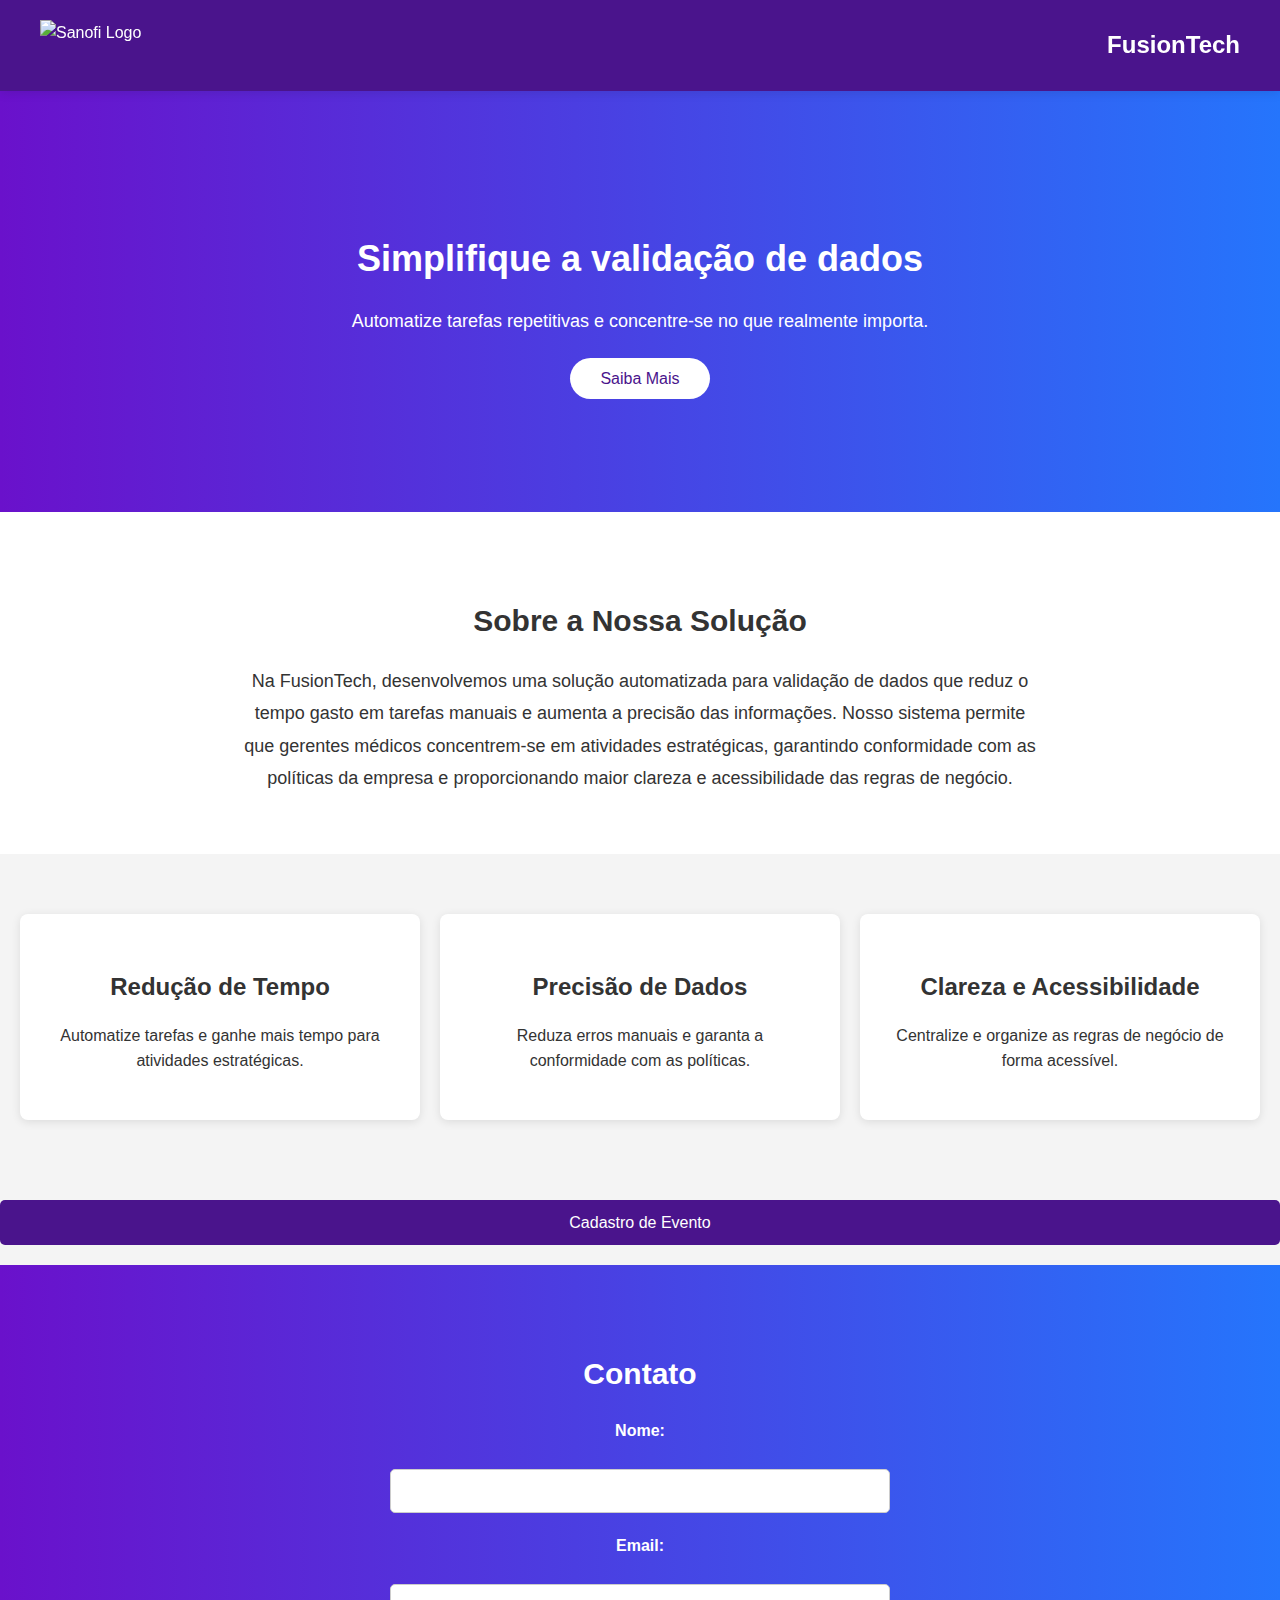
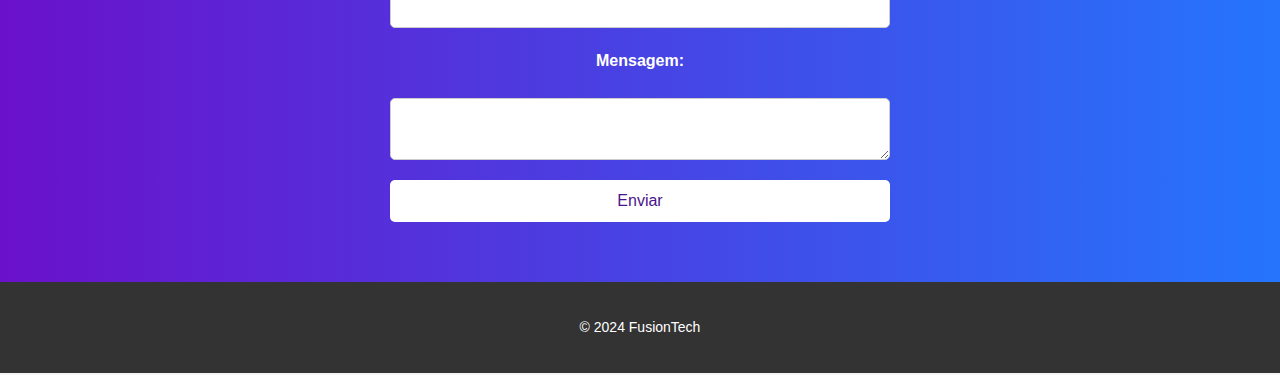
==== index.html @ 859151d8 "Adição de formulário Agenda" ====
<!DOCTYPE html>
<html lang="pt-br">
<head>
    <meta charset="UTF-8">
    <meta name="viewport" content="width=device-width, initial-scale=1.0">
    <title>FusionTech</title>
    <link rel="stylesheet" href="CSS/style.css">
</head>
<body>
    <header>
        <div class="header-content">
            <img src="https://logodownload.org/wp-content/uploads/2018/09/sanofi-logo-1-1.png" alt="Sanofi Logo" class="logo">
            <h1>FusionTech</h1>
        </div>
    </header>
    <section class="hero">
        <h2>Simplifique a validação de dados</h2>
        <p>Automatize tarefas repetitivas e concentre-se no que realmente importa.</p>
        <a href="#about" class="btn">Saiba Mais</a>
    </section>
    <section id="about" class="about">
        <h2>Sobre a Nossa Solução</h2>
        <p>Na FusionTech, desenvolvemos uma solução automatizada para validação de dados que reduz o tempo gasto em tarefas manuais e aumenta a precisão das informações. Nosso sistema permite que gerentes médicos concentrem-se em atividades estratégicas, garantindo conformidade com as políticas da empresa e proporcionando maior clareza e acessibilidade das regras de negócio.</p>
    </section>
    <section class="features">
        <div class="feature">
            <h3>Redução de Tempo</h3>
            <p>Automatize tarefas e ganhe mais tempo para atividades estratégicas.</p>
        </div>
        <div class="feature">
            <h3>Precisão de Dados</h3>
            <p>Reduza erros manuais e garanta a conformidade com as políticas.</p>
        </div>
        <div class="feature">
            <h3>Clareza e Acessibilidade</h3>
            <p>Centralize e organize as regras de negócio de forma acessível.</p>
        </div>
    </section>

    <a href="formulario_evento.html" class="btn centralizado">Cadastro de Evento</a>
    
    <section id="contact" class="contact-form">
        <h2>Contato</h2>
        <form>
            <label for="name">Nome:</label>
            <input type="text" id="name" name="name" required>
            
            <label for="email">Email:</label>
            <input type="email" id="email" name="email" required>
            
            <label for="message">Mensagem:</label>
            <textarea id="message" name="message" required></textarea>
            
            <button type="submit">Enviar</button>
        </form>
    </section>
    <footer>
        <p>&copy; 2024 FusionTech</p>
    </footer>
    <script src="scripts.js"></script>
</body>
</html>
---- CSS/style.css ----
/* Estilos Gerais */
body {
    font-family: 'Roboto', sans-serif;
    margin: 0;
    line-height: 1.6;
    color: #333;
    background-color: #f4f4f4;
    padding-top: 80px; /* Espaço para o cabeçalho fixo */
}

/* Sistema de Espaçamento */
.container {
    max-width: 1200px;
    margin: 0 auto;
    padding: 0 20px;
}

.section {
    padding: 60px 0;
}

/* Cabeçalho */
header {
    background-color: #4a148c;
    color: #fff;
    padding: 10px 0;
    text-align: center;
    position: fixed;
    top: 0;
    width: 100%;
    z-index: 1000;
    box-shadow: 0 2px 10px rgba(0, 0, 0, 0.1);
}

.header-content {
    display: flex;
    align-items: center;
    justify-content: space-between;
    max-width: 1200px;
    margin: 0 auto;
    padding: 0 20px;
}

.logo {
    height: 50px;
    max-width: 100%;
    margin-right: 20px;
}

h1 {
    font-size: 24px;
    font-weight: 700;
}

/* Seção Hero */
.hero {
    background: linear-gradient(to right, #6a11cb, #2575fc);
    color: #fff;
    padding: 120px 20px;
    text-align: center;
}

.hero h2 {
    font-size: 36px;
    margin-bottom: 20px;
}

.hero p {
    font-size: 18px;
    margin-bottom: 30px;
}

.hero .btn {
    background-color: #fff;
    color: #4a148c;
    padding: 12px 30px;
    border-radius: 30px;
    text-decoration: none;
    font-size: 16px;
    transition: background-color 0.3s ease;
}

.hero .btn:hover {
    background-color: #f0f0f0;
}

/* Seção Sobre */
.about {
    background-color: #fff;
    padding: 60px 20px;
    text-align: center;
}

.about h2 {
    font-size: 30px;
    margin-bottom: 20px;
}

.about p {
    font-size: 18px;
    max-width: 800px;
    margin: 0 auto;
    line-height: 1.8;
}

/* Seção de Recursos */
.features {
    display: grid;
    grid-template-columns: repeat(auto-fit, minmax(300px, 1fr));
    gap: 20px;
    padding: 60px 20px;
}

.feature {
    background-color: #fff;
    padding: 30px;
    border-radius: 8px;
    box-shadow: 0 2px 10px rgba(0, 0, 0, 0.1);
    text-align: center;
    transition: transform 0.3s ease, box-shadow 0.3s ease;
}

.feature h3 {
    font-size: 24px;
    margin-bottom: 15px;
}

.feature p {
    font-size: 16px;
    line-height: 1.6;
}

.feature:hover {
    transform: translateY(-5px);
    box-shadow: 0 4px 15px rgba(0, 0, 0, 0.15);
}

/* Formulário de Contato */
.contact-form {
    background: linear-gradient(to right, #6a11cb, #2575fc);
    padding: 60px 20px;
    color: #fff;
    text-align: center;
}

.contact-form h2 {
    font-size: 30px;
    margin-bottom: 20px;
}

.contact-form form {
    max-width: 500px;
    margin: 0 auto;
    display: grid;
    grid-template-columns: 1fr;
    gap: 20px;
}

.contact-form label {
    display: block;
    margin-bottom: 5px;
    font-weight: bold;
}

.contact-form input,
.contact-form textarea {
    width: 100%;
    padding: 12px;
    border: 1px solid #ccc;
    border-radius: 5px;
    box-sizing: border-box;
    font-size: 16px;
    color: #333;
}

.contact-form textarea {
    resize: vertical;
}

.contact-form button[type="submit"] {
    background-color: #fff;
    color: #4a148c;
    padding: 12px 20px;
    border: none;
    border-radius: 5px;
    font-size: 16px;
    cursor: pointer;
    transition: background-color 0.3s ease;
}

.contact-form button[type="submit"]:hover {
    background-color: #f0f0f0;
}

/* Botões */
.btn {
    background-color: #4a148c;
    color: #fff;
    padding: 10px 20px;
    border-radius: 5px;
    text-decoration: none;
    font-size: 16px;
    transition: background-color 0.3s ease;
}

.btn:hover {
    background-color: #6a11cb;
}

/* Centraliza o botão específico */
.btn.centralizado {
    display: block;
    margin: 20px auto; /* Centraliza o botão horizontalmente */
    text-align: center;
}

.btn:hover {
    background-color: #6a11cb;
}

/* Rodapé */
footer {
    background-color: #333;
    color: #fff;
    padding: 20px 0;
    text-align: center;
    font-size: 14px;
}

/* Responsividade */
@media (max-width: 768px) {
    .header-content {
        flex-direction: column;
        text-align: center;
    }

    .hero h2 {
        font-size: 28px;
    }

    .about h2,
    .contact-form h2 {
        font-size: 26px;
    }
}
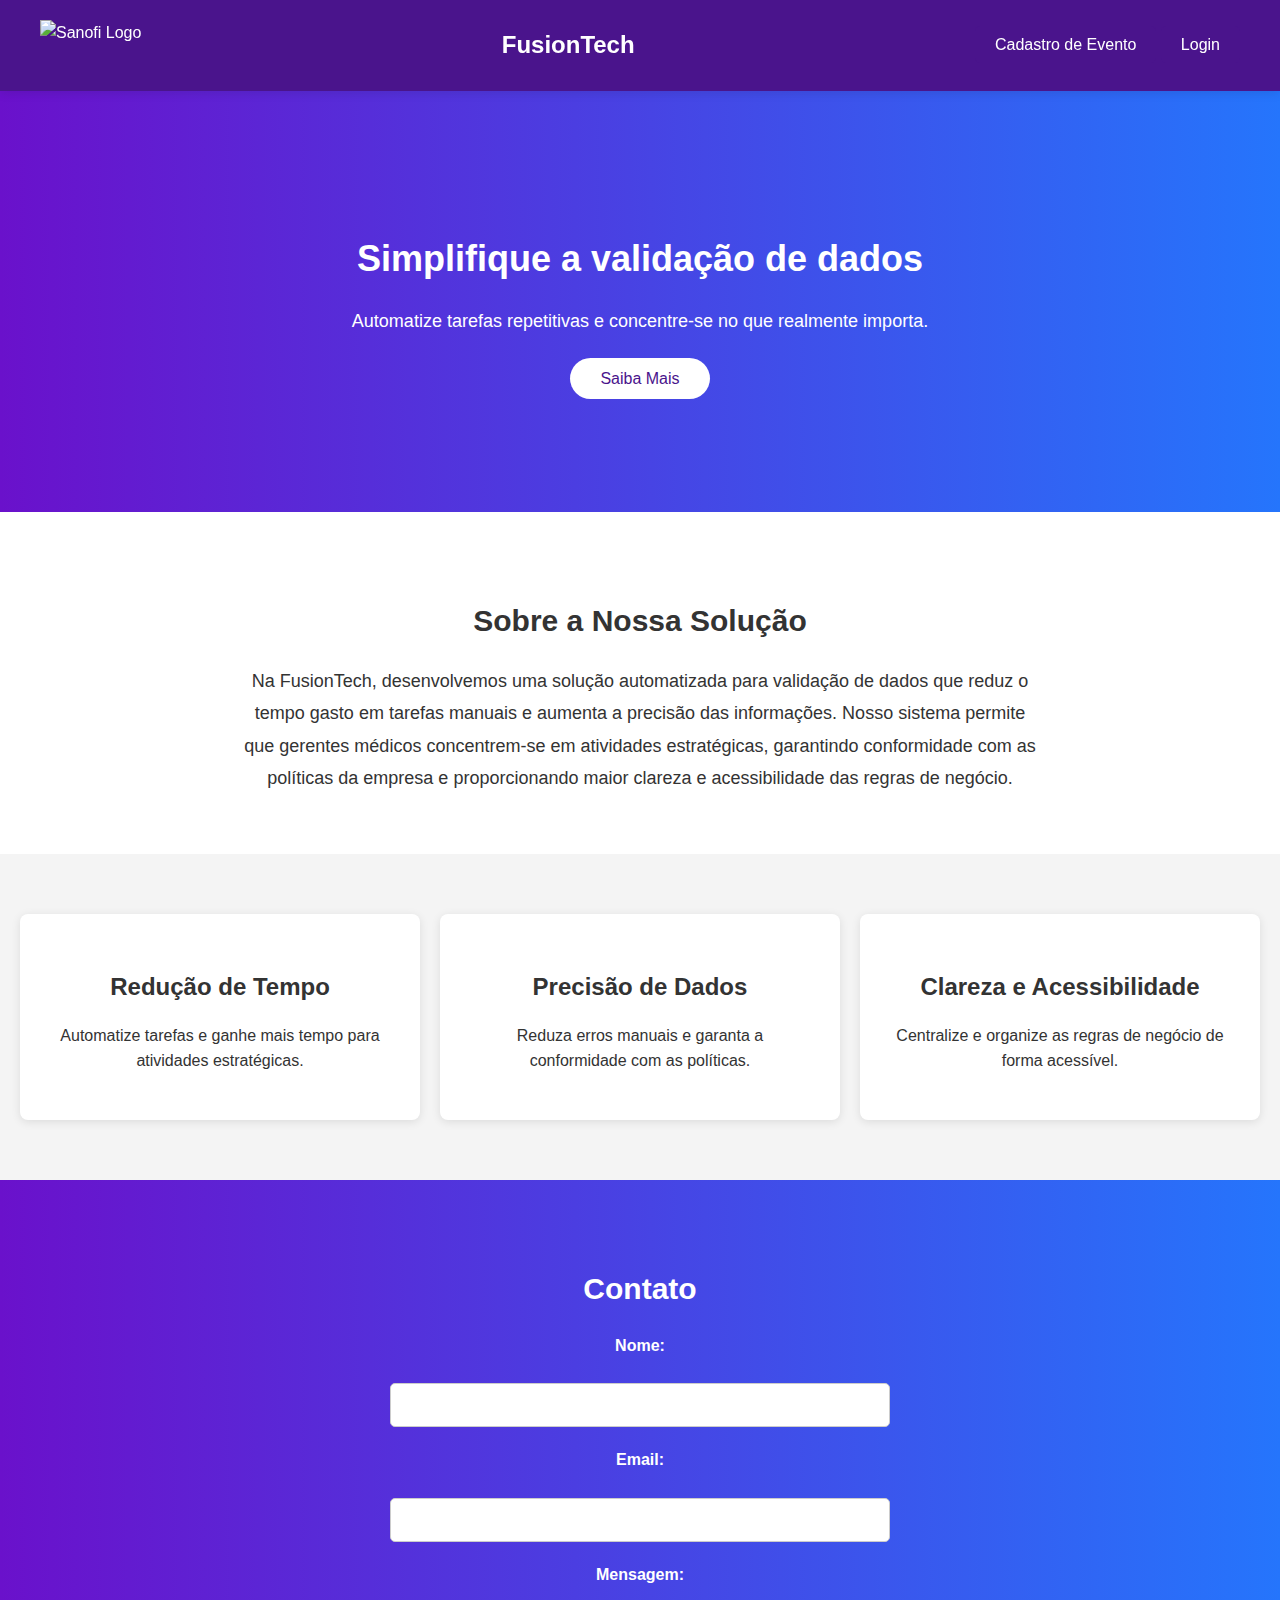
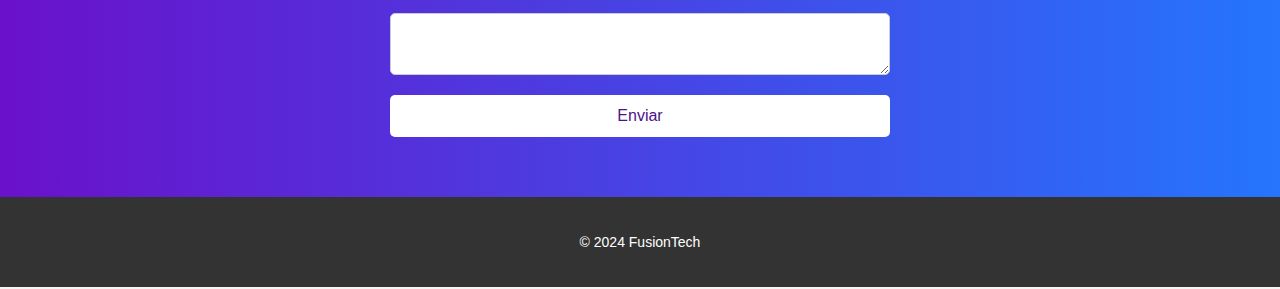
==== commit ba0446f4: "inicio do login funcionando" ====
--- a/index.html
+++ b/index.html
@@ -1,27 +1,47 @@
 <!DOCTYPE html>
 <html lang="pt-br">
+
 <head>
     <meta charset="UTF-8">
     <meta name="viewport" content="width=device-width, initial-scale=1.0">
     <title>FusionTech</title>
     <link rel="stylesheet" href="CSS/style.css">
+    <script src="JS/geraPDF.js" defer></script>
+    <script src="https://cdn.jsdelivr.net/npm/pdf-lib/dist/pdf-lib.min.js"></script>
+
 </head>
+
 <body>
     <header>
         <div class="header-content">
-            <img src="https://logodownload.org/wp-content/uploads/2018/09/sanofi-logo-1-1.png" alt="Sanofi Logo" class="logo">
+            <img src="https://logodownload.org/wp-content/uploads/2018/09/sanofi-logo-1-1.png" alt="Sanofi Logo"
+                class="logo">
             <h1>FusionTech</h1>
+            <!-- Botões de Login e Cadastro de Evento adicionados ao cabeçalho -->
+            <div class="header-buttons">
+                <a href="formulario_evento.html" class="btn header-btn">Cadastro de Evento</a>
+                
+               <!-- <form id="formLogin" action="php/login.php" method="post"> -->
+                <a href="./login.html" class="btn header-btn" id="indexLogin">Login</a>
+               <!-- </form> -->
+            </div>
         </div>
     </header>
+    
     <section class="hero">
         <h2>Simplifique a validação de dados</h2>
         <p>Automatize tarefas repetitivas e concentre-se no que realmente importa.</p>
         <a href="#about" class="btn">Saiba Mais</a>
     </section>
+    
     <section id="about" class="about">
         <h2>Sobre a Nossa Solução</h2>
-        <p>Na FusionTech, desenvolvemos uma solução automatizada para validação de dados que reduz o tempo gasto em tarefas manuais e aumenta a precisão das informações. Nosso sistema permite que gerentes médicos concentrem-se em atividades estratégicas, garantindo conformidade com as políticas da empresa e proporcionando maior clareza e acessibilidade das regras de negócio.</p>
+        <p>Na FusionTech, desenvolvemos uma solução automatizada para validação de dados que reduz o tempo gasto em
+            tarefas manuais e aumenta a precisão das informações. Nosso sistema permite que gerentes médicos
+            concentrem-se em atividades estratégicas, garantindo conformidade com as políticas da empresa e
+            proporcionando maior clareza e acessibilidade das regras de negócio.</p>
     </section>
+    
     <section class="features">
         <div class="feature">
             <h3>Redução de Tempo</h3>
@@ -37,26 +57,27 @@
         </div>
     </section>
 
-    <a href="formulario_evento.html" class="btn centralizado">Cadastro de Evento</a>
-    
     <section id="contact" class="contact-form">
         <h2>Contato</h2>
         <form>
             <label for="name">Nome:</label>
-            <input type="text" id="name" name="name" required>
-            
+            <input type="text" id="name" name="name" required autocomplete="off">
+
             <label for="email">Email:</label>
-            <input type="email" id="email" name="email" required>
-            
+            <input type="email" id="email" name="email" required autocomplete="off">
+
             <label for="message">Mensagem:</label>
-            <textarea id="message" name="message" required></textarea>
-            
+            <textarea id="message" name="message" required autocomplete="off"></textarea>
+
             <button type="submit">Enviar</button>
         </form>
     </section>
+    
     <footer>
         <p>&copy; 2024 FusionTech</p>
     </footer>
-    <script src="scripts.js"></script>
+    
+    <script src="./JS/script.js"></script>
 </body>
+
 </html>
